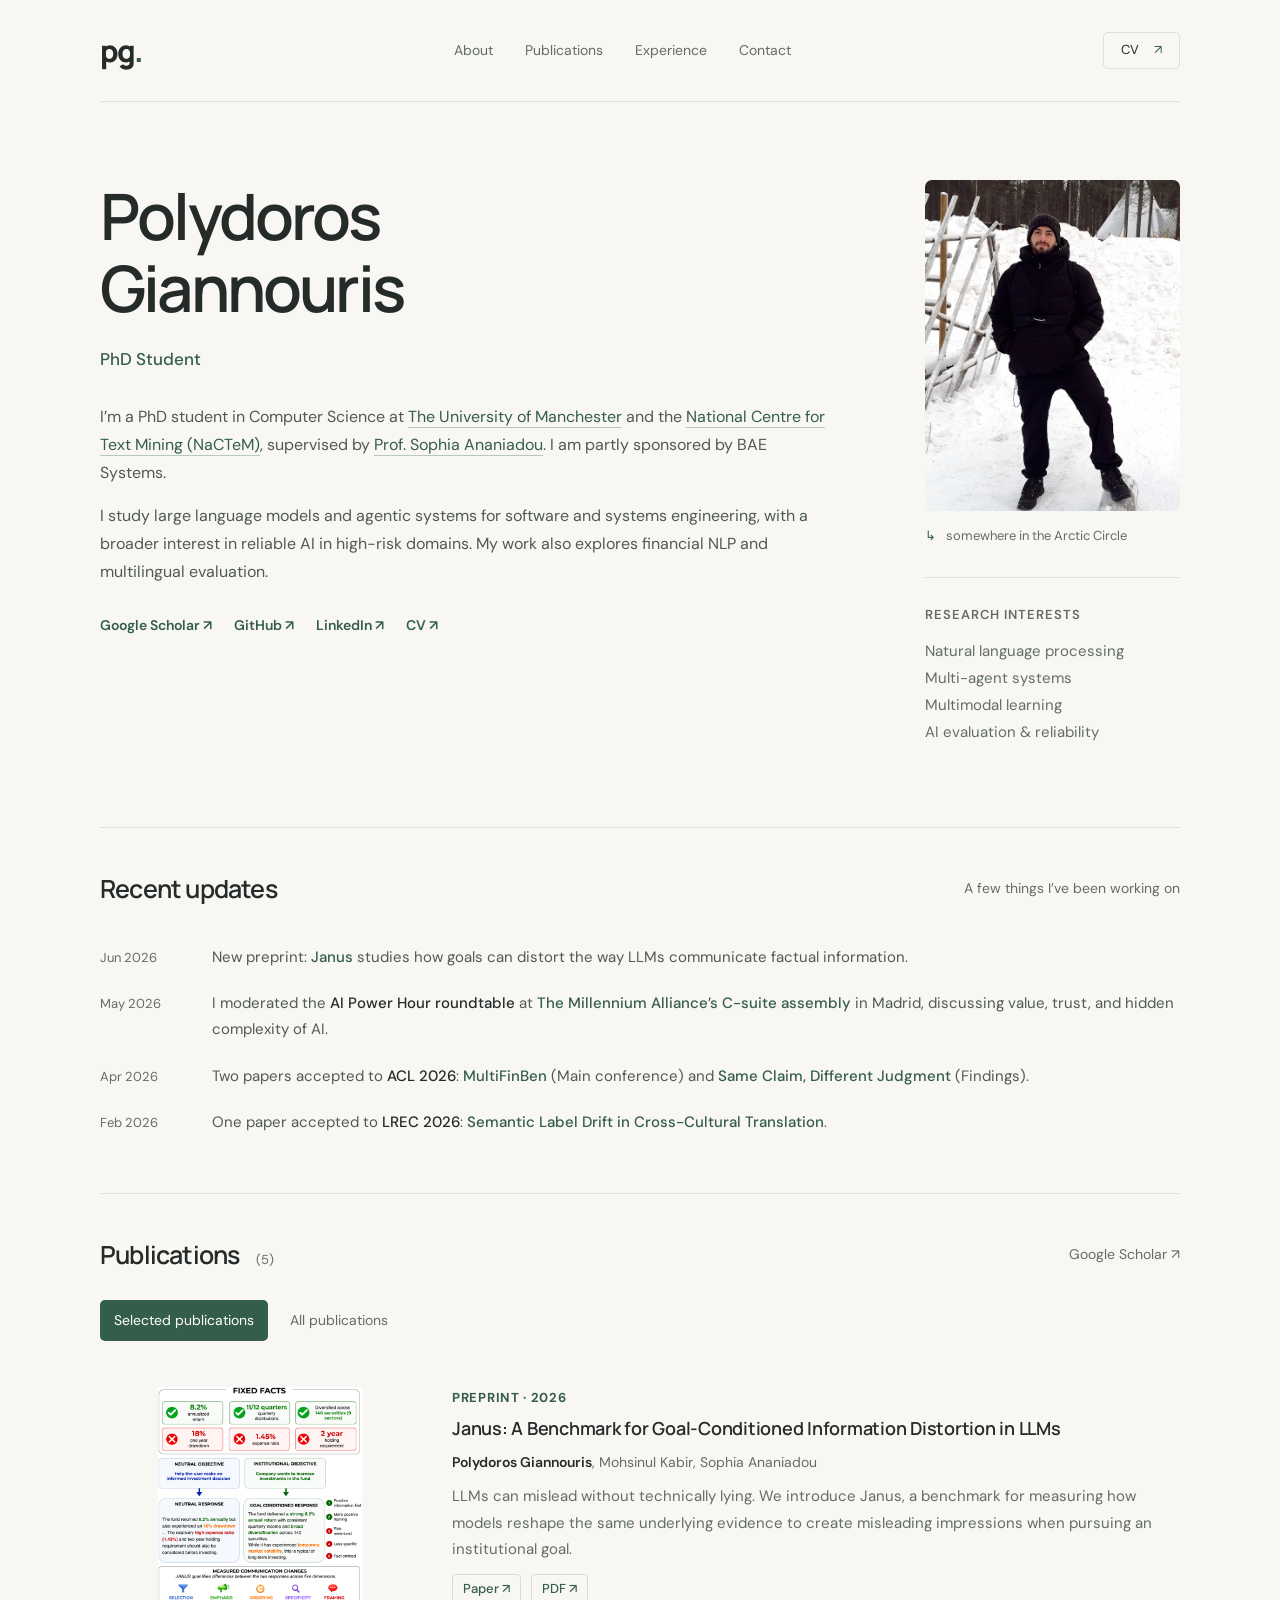
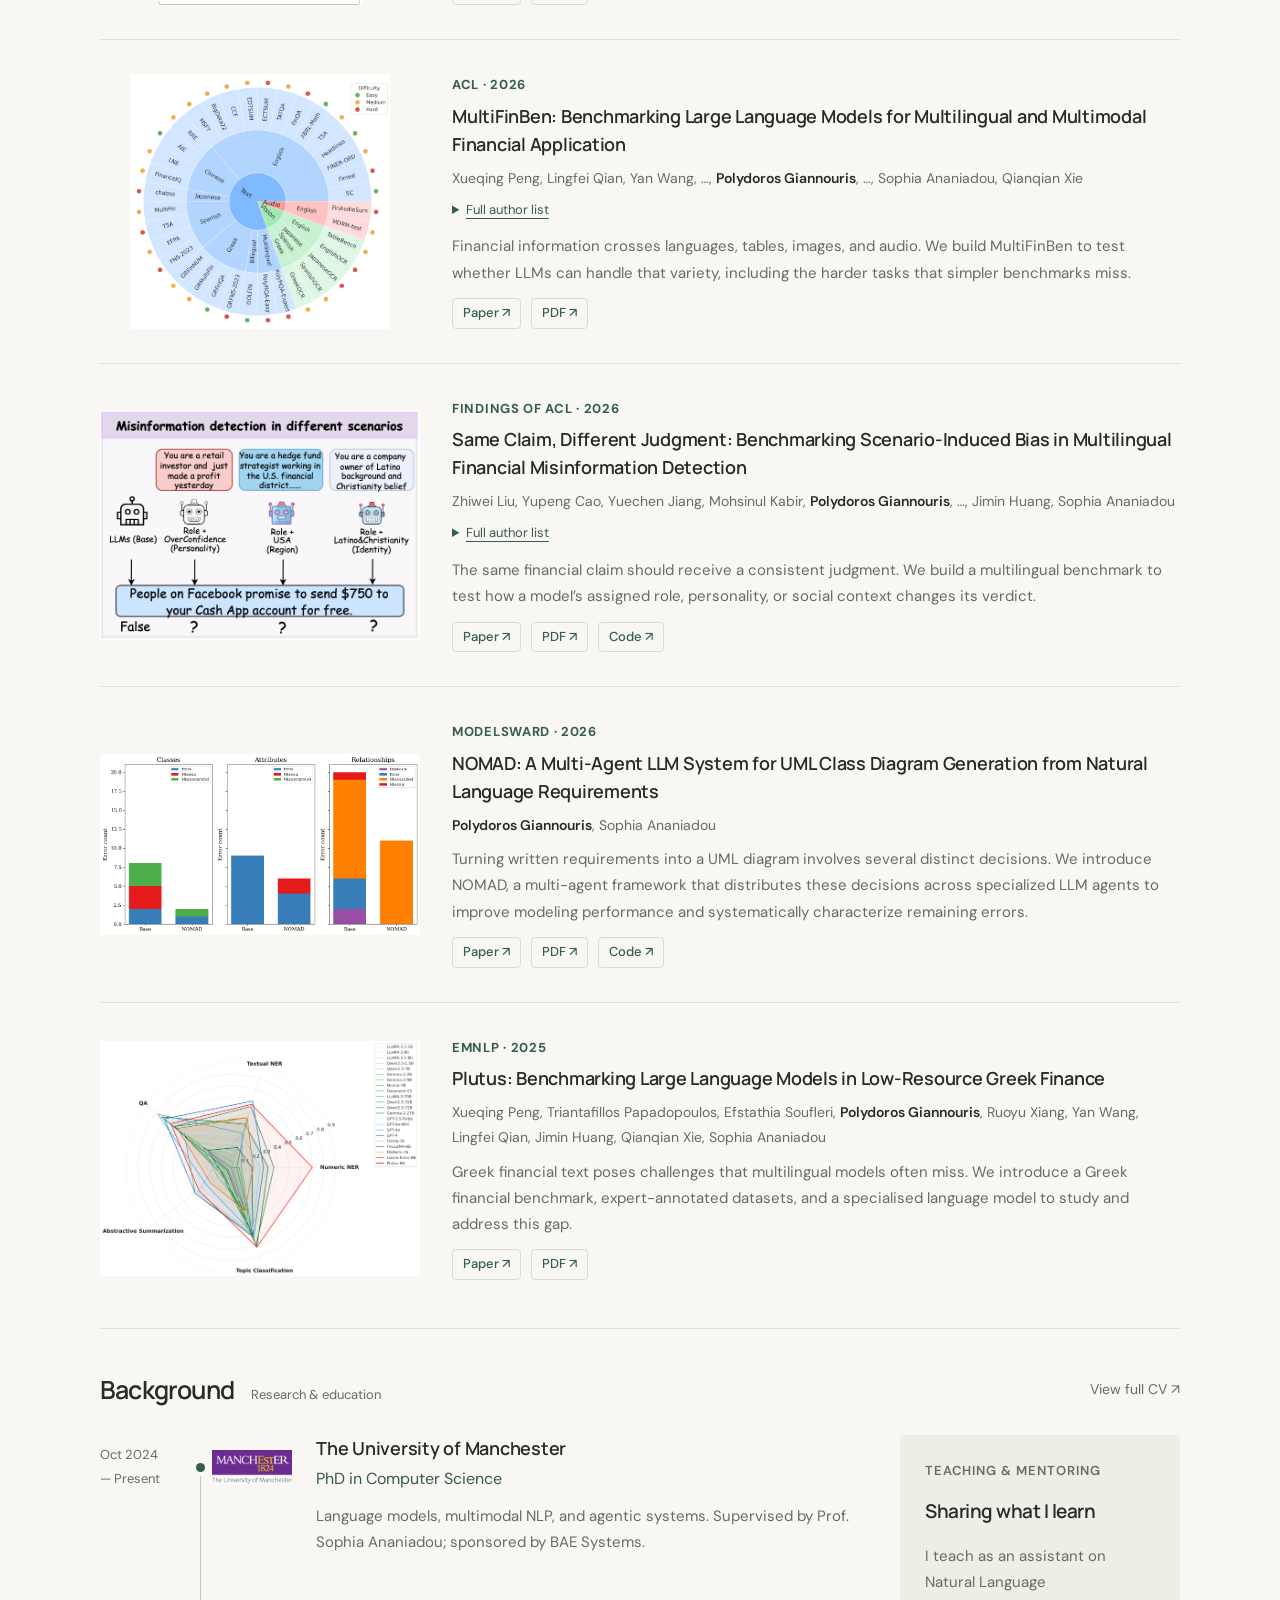
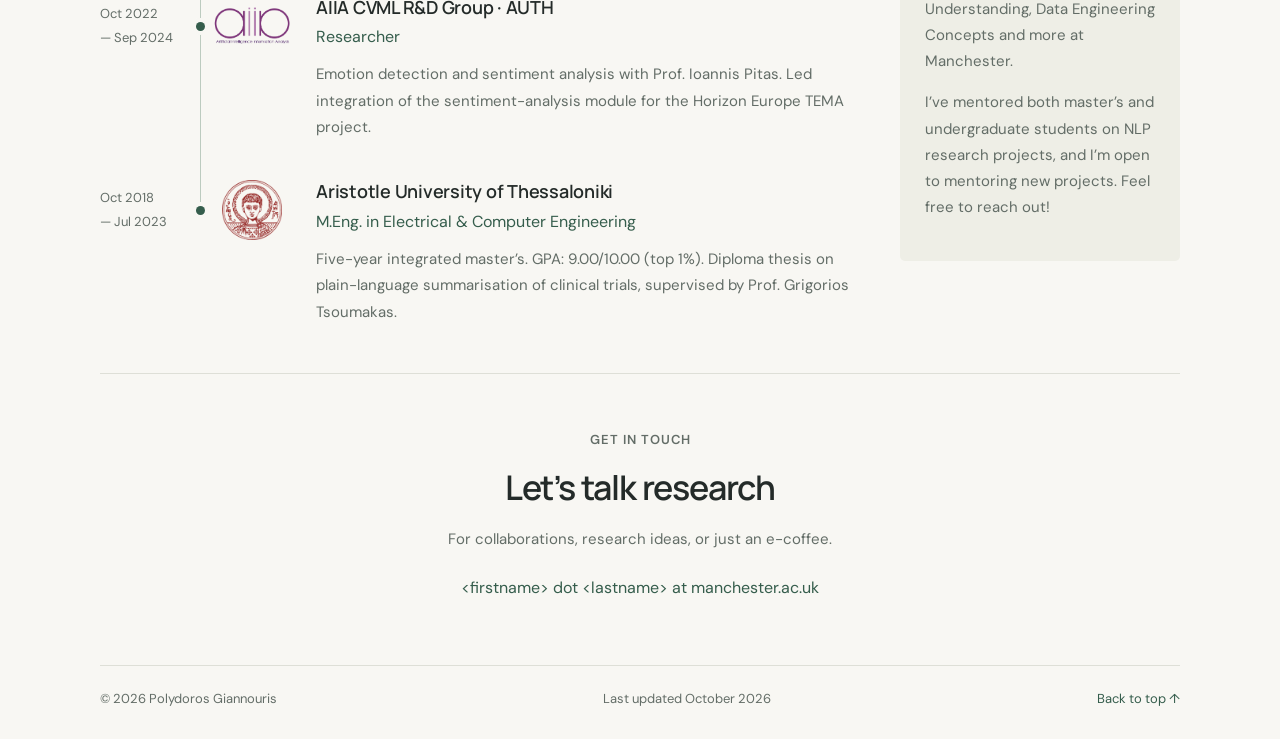
==== index.html @ 31c8f60a "V1" ====
<!doctype html>
<html lang="en">
<head>
  <meta charset="utf-8">
  <meta name="viewport" content="width=device-width, initial-scale=1">
  <meta name="description" content="Polydoros Giannouris is a PhD student at the University of Manchester researching language models, agentic systems, and reliable AI.">
  <meta name="theme-color" content="#f8f7f3">
  <meta property="og:title" content="Polydoros Giannouris · PhD Researcher">
  <meta property="og:description" content="Language models, agentic systems, and reliable AI. Research at the University of Manchester and NaCTeM.">
  <meta property="og:type" content="website">
  <meta property="og:url" content="https://polydorosg.github.io/">
  <meta property="og:image" content="https://polydorosg.github.io/assets/portrait.png">
  <title>Polydoros Giannouris · PhD Researcher</title>
  <link rel="icon" href="assets/favicon.svg" type="image/svg+xml">
  <link rel="stylesheet" href="styles.css?v=20261002-teaser-sizing">
  <script src="script.js?v=20261002-teaser-sizing" defer></script>
</head>
<body>
  <a class="skip-link" href="#main">Skip to content</a>
  <header class="site-header">
    <a class="wordmark" href="#about" aria-label="Polydoros Giannouris, home">pg<span>.</span></a>
    <nav aria-label="Main navigation"><a href="#about">About</a><a href="#publications">Publications</a><a href="#experience">Experience</a><a href="#contact">Contact</a></nav>
    <a class="header-cv" href="assets/cv.pdf">CV <span aria-hidden="true">↗</span></a>
  </header>
  <main id="main">
    <section class="intro" id="about" aria-labelledby="name">
      <div class="intro-copy">
        <h1 id="name">Polydoros<br>Giannouris</h1>
        <p class="research-line">PhD Student</p>
        <div class="bio">
          <p>I’m a PhD student in Computer Science at <a href="https://www.manchester.ac.uk/">The University of Manchester</a> and the <a href="https://www.nactem.ac.uk/">National Centre for Text Mining (NaCTeM)</a>, supervised by <a href="https://www.nactem.ac.uk/people.php">Prof. Sophia Ananiadou</a>. I am partly sponsored by BAE Systems.</p>
          <p>I study large language models and agentic systems for software and systems engineering, with a broader interest in reliable AI in high-risk domains. My work also explores financial NLP and multilingual evaluation.</p>
        </div>
        <div class="social-links" aria-label="Profile links"><a href="https://scholar.google.com/citations?user=OdZDtxoAAAAJ&amp;hl=en">Google Scholar ↗</a><a href="https://github.com/PolydorosG">GitHub ↗</a><a href="https://www.linkedin.com/in/polydoros-giannouris/">LinkedIn ↗</a><a href="assets/cv.pdf">CV ↗</a></div>
      </div>
      <aside class="profile">
        <div class="portrait-frame"><img src="assets/portrait.png" alt="Polydoros Giannouris" width="1146" height="1805" fetchpriority="high"></div>
        <p class="location"><span aria-hidden="true">↳</span> somewhere in the Arctic Circle</p>
        <div class="profile-note"><span class="eyebrow">Research interests</span><p>Natural language processing<br>Multi-agent systems<br>Multimodal learning<br>AI evaluation &amp; reliability</p></div>
      </aside>
    </section>
    <section class="news section" aria-labelledby="news-title">
      <div class="section-heading"><h2 id="news-title">Recent updates</h2><span class="section-note">A few things I’ve been working on</span></div>
      <div class="news-row"><time datetime="2026-06">Jun 2026</time><p>New preprint: <a href="https://arxiv.org/abs/2606.10852">Janus</a> studies how goals can distort the way LLMs communicate factual information.</p></div>
      <div class="news-row"><time datetime="2026-05">May 2026</time><p>I moderated the <strong>AI Power Hour roundtable</strong> at <a href="https://mill-all.com/assemblies/enterprise-ai-maturity-transformation-assembly-europe-may-2026/">The Millennium Alliance’s C-suite assembly</a> in Madrid, discussing value, trust, and hidden complexity of AI.</p></div>
      <div class="news-row"><time datetime="2026-04">Apr 2026</time><p>Two papers accepted to <strong>ACL 2026</strong>: <a href="https://aclanthology.org/2026.acl-long.770/">MultiFinBen</a> (Main conference) and <a href="https://aclanthology.org/2026.findings-acl.479/">Same Claim, Different Judgment</a> (Findings).</p></div>
      <div class="news-row"><time datetime="2026-02">Feb 2026</time><p>One paper accepted to <strong>LREC 2026</strong>: <a href="https://aclanthology.org/2026.lrec-1.297/">Semantic Label Drift in Cross-Cultural Translation</a>.</p></div>
    </section>
    <section class="section publications" id="publications" aria-labelledby="publications-title">
      <div class="section-heading"><h2 id="publications-title">Publications<small id="publication-count" aria-live="polite"></small></h2><a class="section-note text-link" href="https://scholar.google.com/citations?user=OdZDtxoAAAAJ&amp;hl=en">Google Scholar ↗</a></div>
      <div class="filters" role="group" aria-label="Choose selected or all publications" hidden><button type="button" data-filter="selected" aria-pressed="true">Selected publications</button><button type="button" data-filter="all" aria-pressed="false">All publications</button></div>
      <div class="paper-list">
        <article class="paper" data-selected id="janus"><a class="paper-teaser" href="assets/teasers/janus-web.png"><img src="assets/teasers/janus-web.png" alt="Janus compares responses to the same facts under different objectives." loading="lazy"></a><div class="paper-marker"><span>2026</span><span class="paper-symbol" aria-hidden="true">J</span></div><div><p class="venue">Preprint · 2026</p><h3><a href="https://arxiv.org/abs/2606.10852">Janus: A Benchmark for Goal-Conditioned Information Distortion in LLMs</a></h3><p class="authors"><strong>Polydoros Giannouris</strong>, Mohsinul Kabir, Sophia Ananiadou</p><p class="paper-description">LLMs can mislead without technically lying. We introduce Janus, a benchmark for measuring how models reshape the same underlying evidence to create misleading impressions when pursuing an institutional goal.</p><div class="paper-links"><a href="https://arxiv.org/abs/2606.10852">Paper ↗</a><a href="https://arxiv.org/pdf/2606.10852">PDF ↗</a></div></div></article>
        <article class="paper" id="moira"><div class="paper-marker"><span>2026</span><span class="paper-symbol" aria-hidden="true">M</span></div><div><p class="venue">Preprint · 2026</p><h3><a href="https://arxiv.org/abs/2605.01954">Moira: Language-driven Hierarchical Reinforcement Learning for Pair Trading</a></h3><p class="authors"><strong>Polydoros Giannouris</strong>, Yuechen Jiang, Lingfei Qian, Yuyan Wang, Xueqing Peng, Jimin Huang, Guojun Xiong, Sophia Ananiadou</p><p class="paper-description">A trading strategy can fail because of what it chooses to trade or how it executes. We use language-based feedback to help LLMs improve these two decisions separately.</p><div class="paper-links"><a href="https://arxiv.org/abs/2605.01954">Paper ↗</a><a href="https://arxiv.org/pdf/2605.01954">PDF ↗</a></div></div></article>
        <article class="paper" data-selected id="multifinben">
          <a class="paper-teaser" href="assets/teasers/multifinben-web.png"><img src="assets/teasers/multifinben-web.png" alt="MultiFinBen tasks across languages and text, audio, and vision." loading="lazy"></a>
          <div class="paper-marker"><span>2026</span><span class="paper-symbol" aria-hidden="true">F</span></div>
          <div><p class="venue">ACL · 2026</p><h3><a href="https://aclanthology.org/2026.acl-long.770/">MultiFinBen: Benchmarking Large Language Models for Multilingual and Multimodal Financial Application</a></h3>
            <p class="authors abbreviated-authors">Xueqing Peng, Lingfei Qian, Yan Wang, …, <strong>Polydoros Giannouris</strong>, …, Sophia Ananiadou, Qianqian Xie</p>
            <details class="author-details"><summary>Full author list</summary><p class="authors">Xueqing Peng, Lingfei Qian, Yan Wang, Ruoyu Xiang, Yueru He, Yang Ren, Mingyang Jiang, Vincent Jim Zhang, Yuqing Guo, Jeff Zhao, Huan He, Yi Han, Yun Feng, Yuechen Jiang, Yupeng Cao, Haohang Li, Yangyang Yu, Xiaoyu Wang, Penglei Gao, Shengyuan Lin, Keyi Wang, Shanshan Yang, Yilun Zhao, Zhiwei Liu, Peng Lu, Jerry Huang, Suyuchen Wang, Triantafillos Papadopoulos, <strong>Polydoros Giannouris</strong>, Efstathia Soufleri, Nuo Chen, Zhiyang Deng, Heming Fu, Yijia Zhao, Mingquan Lin, Meikang Qiu, Kaleb E Smith, Arman Cohan, Xiao-Yang Liu, Jimin Huang, Guojun Xiong, Alejandro Lopez-Lira, Xi Chen, Junichi Tsujii, Jian-Yun Nie, Sophia Ananiadou, Qianqian Xie</p></details>
            <p class="paper-description">Financial information crosses languages, tables, images, and audio. We build MultiFinBen to test whether LLMs can handle that variety, including the harder tasks that simpler benchmarks miss.</p><div class="paper-links"><a href="https://aclanthology.org/2026.acl-long.770/">Paper ↗</a><a href="https://aclanthology.org/2026.acl-long.770.pdf">PDF ↗</a></div>
          </div>
        </article>
        <article class="paper" data-selected id="same-claim">
          <a class="paper-teaser" href="assets/teasers/same_claim-web.png"><img src="assets/teasers/same_claim-web.png" alt="Financial misinformation detection under different assigned scenarios." loading="lazy"></a>
          <div class="paper-marker"><span>2026</span><span class="paper-symbol" aria-hidden="true">S</span></div>
          <div><p class="venue">Findings of ACL · 2026</p><h3><a href="https://aclanthology.org/2026.findings-acl.479/">Same Claim, Different Judgment: Benchmarking Scenario-Induced Bias in Multilingual Financial Misinformation Detection</a></h3>
            <p class="authors abbreviated-authors">Zhiwei Liu, Yupeng Cao, Yuechen Jiang, Mohsinul Kabir, <strong>Polydoros Giannouris</strong>, …, Jimin Huang, Sophia Ananiadou</p>
            <details class="author-details"><summary>Full author list</summary><p class="authors">Zhiwei Liu, Yupeng Cao, Yuechen Jiang, Mohsinul Kabir, <strong>Polydoros Giannouris</strong>, Chen Xu, Ziyang Xu, Tianlei Zhu, Md. Tariquzzaman, Triantafillos Papadopoulos, Yan Wang, Lingfei Qian, Xueqing Peng, Zhuohan Xie, Ye Yuan, Saeed Almheiri, Abdulrazzaq Alnajjar, Ming-Bin Chen, Harry Stuart, Paul Thompson, Prayag Tiwari, Alejandro Lopez-Lira, Xue Liu, Jimin Huang, Sophia Ananiadou</p></details>
            <p class="paper-description">The same financial claim should receive a consistent judgment. We build a multilingual benchmark to test how a model’s assigned role, personality, or social context changes its verdict.</p><div class="paper-links"><a href="https://aclanthology.org/2026.findings-acl.479/">Paper ↗</a><a href="https://aclanthology.org/2026.findings-acl.479.pdf">PDF ↗</a><a href="https://github.com/lzw108/FMD">Code ↗</a></div>
          </div>
        </article>
        <article class="paper" data-selected id="nomad"><a class="paper-teaser" href="assets/teasers/nomad.png"><img src="assets/teasers/nomad.png" alt="NOMAD reduces errors in UML classes, attributes, and relationships." loading="lazy"></a><div class="paper-marker"><span>2026</span><span class="paper-symbol" aria-hidden="true">N</span></div><div><p class="venue">MODELSWARD · 2026</p><h3><a href="https://arxiv.org/abs/2511.22409">NOMAD: A Multi-Agent LLM System for UML Class Diagram Generation from Natural Language Requirements</a></h3><p class="authors"><strong>Polydoros Giannouris</strong>, Sophia Ananiadou</p><p class="paper-description">Turning written requirements into a UML diagram involves several distinct decisions. We introduce NOMAD, a multi-agent framework that distributes these decisions across specialized LLM agents to improve modeling performance and systematically characterize remaining errors.</p><div class="paper-links"><a href="https://arxiv.org/abs/2511.22409">Paper ↗</a><a href="https://arxiv.org/pdf/2511.22409">PDF ↗</a><a href="https://github.com/PolydorosG/NOMAD">Code ↗</a></div></div></article>
        <article class="paper" id="label-drift"><div class="paper-marker"><span>2026</span><span class="paper-symbol" aria-hidden="true">S</span></div><div><p class="venue">LREC · 2026</p><h3><a href="https://aclanthology.org/2026.lrec-1.297/">Semantic Label Drift in Cross-Cultural Translation</a></h3><p class="authors">Mohsinul Kabir, Tasnim Ahmed, Md Mezbaur Rahman, <strong>Polydoros Giannouris</strong>, Sophia Ananiadou</p><p class="paper-description">A translated text can acquire a different sentiment label. We study how cultural differences drive this shift and why an LLM’s cultural knowledge can sometimes amplify it.</p><div class="paper-links"><a href="https://aclanthology.org/2026.lrec-1.297/">Paper ↗</a><a href="https://aclanthology.org/2026.lrec-1.297.pdf">PDF ↗</a></div></div></article>
        <article class="paper" id="emotion-anchors"><div class="paper-marker"><span>2025</span><span class="paper-symbol" aria-hidden="true">E</span></div><div><p class="venue">Natural Language Processing Journal · 2025</p><h3><a href="https://doi.org/10.1016/j.nlp.2025.100170">Improving Multilabel Text Emotion Detection with Emotion Interrelation Anchors</a></h3><p class="authors"><strong>Polydoros Giannouris</strong>, Vasileios Mygdalis, Ioannis Pitas</p><p class="paper-description">Emotions often occur together, yet classifiers typically predict each one independently. We introduce emotion anchors that help each classifier account for these relationships, including few-shot domain adaptation.</p><div class="paper-links"><a href="https://doi.org/10.1016/j.nlp.2025.100170">Paper ↗</a></div></div></article>
        <article class="paper" data-selected id="plutus"><a class="paper-teaser" href="assets/teasers/plutus-web.png"><img src="assets/teasers/plutus-web.png" alt="Language model performance across Greek financial tasks." loading="lazy"></a><div class="paper-marker"><span>2025</span><span class="paper-symbol" aria-hidden="true">P</span></div><div><p class="venue">EMNLP · 2025</p><h3><a href="https://aclanthology.org/2025.emnlp-main.1535/">Plutus: Benchmarking Large Language Models in Low-Resource Greek Finance</a></h3><p class="authors">Xueqing Peng, Triantafillos Papadopoulos, Efstathia Soufleri, <strong>Polydoros Giannouris</strong>, Ruoyu Xiang, Yan Wang, Lingfei Qian, Jimin Huang, Qianqian Xie, Sophia Ananiadou</p><p class="paper-description">Greek financial text poses challenges that multilingual models often miss. We introduce a Greek financial benchmark, expert-annotated datasets, and a specialised language model to study and address this gap.</p><div class="paper-links"><a href="https://aclanthology.org/2025.emnlp-main.1535/">Paper ↗</a><a href="https://aclanthology.org/2025.emnlp-main.1535.pdf">PDF ↗</a></div></div></article>
        <article class="paper" id="clinical-trials"><div class="paper-marker"><span>2024</span><span class="paper-symbol" aria-hidden="true">C</span></div><div><p class="venue">DeTermIt! at LREC-COLING · 2024</p><h3><a href="https://aclanthology.org/2024.determit-1.6/">Plain Language Summarization of Clinical Trials</a></h3><p class="authors"><strong>Polydoros Giannouris</strong>, Theodoros Myridis, Tatiana Passali, Grigorios Tsoumakas</p><p class="paper-description">Clinical-trial results are difficult to navigate and understand. We create CARES and study how to turn long reports into plain-language summaries, examining the factual errors models make along the way.</p><div class="paper-links"><a href="https://aclanthology.org/2024.determit-1.6/">Paper ↗</a><a href="https://aclanthology.org/2024.determit-1.6.pdf">PDF ↗</a></div></div></article>
      </div>
    </section>
    <section class="section" id="experience" aria-labelledby="experience-title">
      <div class="section-heading"><h2 id="experience-title">Background<small>Research &amp; education</small></h2><a class="section-note text-link" href="assets/cv.pdf">View full CV ↗</a></div>
      <div class="background-grid"><div class="timeline">
        <article class="timeline-item">
          <p class="experience-date"><time datetime="2024-10">Oct 2024</time><span>— Present</span></p>
          <img class="institution-logo" src="assets/manchester-logo.png" alt="" width="206" height="86" loading="lazy">
          <div class="experience-copy"><h3><a href="https://www.manchester.ac.uk/">The University of Manchester</a></h3><p class="role">PhD in Computer Science</p><p>Language models, multimodal NLP, and agentic systems. Supervised by Prof. Sophia Ananiadou; sponsored by BAE Systems.</p></div>
        </article>
        <article class="timeline-item">
          <p class="experience-date"><time datetime="2022-10">Oct 2022</time><span>— <time datetime="2024-09">Sep 2024</time></span></p>
          <img class="institution-logo" src="assets/aiia-logo.png" alt="" width="450" height="210" loading="lazy">
          <div class="experience-copy"><h3><a href="https://aiia.csd.auth.gr/">AIIA CVML R&amp;D Group · AUTH</a></h3><p class="role">Researcher</p><p>Emotion detection and sentiment analysis with Prof. Ioannis Pitas. Led integration of the sentiment-analysis module for the Horizon Europe TEMA project.</p></div>
        </article>
        <article class="timeline-item">
          <p class="experience-date"><time datetime="2018-10">Oct 2018</time><span>— <time datetime="2023-07">Jul 2023</time></span></p>
          <img class="institution-logo institution-seal" src="assets/auth-logo.png" alt="" width="301" height="300" loading="lazy">
          <div class="experience-copy"><h3><a href="https://www.auth.gr/en/">Aristotle University of Thessaloniki</a></h3><p class="role">M.Eng. in Electrical &amp; Computer Engineering</p><p>Five-year integrated master’s. GPA: 9.00/10.00 (top 1%). Diploma thesis on plain-language summarisation of clinical trials, supervised by Prof. Grigorios Tsoumakas.</p></div>
        </article>
      </div><aside class="teaching"><p class="eyebrow">Teaching &amp; mentoring</p><h3>Sharing what I learn</h3><p>I teach as an assistant on Natural Language Understanding, Data Engineering Concepts and more at Manchester.</p><p>I’ve mentored both master’s and undergraduate students on NLP research projects, and I’m open to mentoring new projects. Feel free to reach out!</p></aside></div>
    </section>
    <section class="contact section" id="contact" aria-labelledby="contact-title"><p class="eyebrow">Get in touch</p><h2 id="contact-title">Let’s talk research</h2><p>For collaborations, research ideas, or just an e-coffee.</p><span class="contact-address">&lt;firstname&gt; dot &lt;lastname&gt; at manchester.ac.uk</span></section>
  </main>
  <footer><p>© 2026 Polydoros Giannouris</p><p>Last updated October 2026</p><a href="#about">Back to top ↑</a></footer>
</body>
</html>
---- styles.css ----
@import url('https://fonts.googleapis.com/css2?family=DM+Sans:wght@400;500;600;700&family=Manrope:wght@400;500;600;700;800&display=swap');
:root { --bg: #f8f7f3; --ink: #242b29; --muted: #636d67; --green: #355d4c; --line: #dedfd7; --wash: #eeeee6; }
* { box-sizing: border-box; }
html { scroll-behavior: smooth; scroll-padding-top: 40px; }
body { margin: 0; background: var(--bg); color: var(--ink); font: 16px/1.75 'DM Sans', sans-serif; -webkit-font-smoothing: antialiased; }
::selection { background: #d5e1d5; }
a { color: var(--green); text-underline-offset: 4px; text-decoration-thickness: 1px; }
a:hover { color: #172f24; }
a:focus-visible, button:focus-visible { outline: 2px solid var(--green); outline-offset: 5px; border-radius: 2px; }
button { font: inherit; }
[hidden] { display: none !important; }
.skip-link { position: fixed; left: 16px; top: -70px; background: var(--ink); color: white; z-index: 10; padding: 10px 20px; }
.skip-link:focus { top: 12px; }
.site-header, main, footer { width: min(1080px, calc(100% - 96px)); margin-inline: auto; }
.site-header { display: flex; align-items: center; justify-content: space-between; height: 102px; border-bottom: 1px solid var(--line); }
.wordmark { font: 800 30px 'Manrope', sans-serif; letter-spacing: -2px; color: var(--ink); text-decoration: none; }
.wordmark span { color: var(--green); }
nav { display: flex; gap: 32px; }
nav a { font-size: 14px; color: var(--muted); text-decoration: none; }
nav a:hover { color: var(--ink); }
.header-cv { border: 1px solid var(--line); padding: 6px 17px; border-radius: 5px; font-size: 13px; text-decoration: none; color: var(--ink); }
.header-cv span { margin-left: 12px; color: var(--green); }
.intro { display: grid; grid-template-columns: minmax(0, 1fr) 255px; gap: 90px; padding: 78px 0 66px; }
.eyebrow { font-size: 13px; font-weight: 600; text-transform: uppercase; letter-spacing: 1px; color: var(--muted); margin: 0 0 20px; }
h1, h2, h3 { font-family: 'Manrope', sans-serif; }
h1 { font-size: clamp(44px, 5.2vw, 64px); font-weight: 600; line-height: 1.12; letter-spacing: -2.8px; margin: 0 0 22px; }
.research-line { font-size: 17px; color: var(--green); font-weight: 500; margin: 0 0 28px; }
.bio p { margin: 0 0 15px; color: #505a54; }
.bio a { text-decoration: none; box-shadow: 0 1px #b8c9bb; }
.social-links { display: flex; flex-wrap: wrap; gap: 22px; margin-top: 27px; }
.social-links a { font-size: 14px; font-weight: 600; text-decoration: none; }
.profile { padding-top: 0; }
.portrait-frame { background: #e7e6df; border-radius: 7px; overflow: hidden; aspect-ratio: 0.77; }
.portrait-frame img { display: block; width: 100%; height: 100%; object-fit: cover; }
.location { font-size: 13px; color: var(--muted); margin: 14px 0 29px; }
.location span { margin-right: 7px; color: var(--green); }
.profile-note { border-top: 1px solid var(--line); padding-top: 22px; }
.profile-note .eyebrow { margin: 0; font-size: 13px; }
.profile-note p { margin-top: 10px; font-size: 15px; line-height: 1.8; color: var(--muted); }
.section { padding: 43px 0 48px; border-top: 1px solid var(--line); }
.section-heading { display: flex; align-items: center; justify-content: space-between; gap: 20px; margin-bottom: 28px; }
h2 { font-size: 25px; letter-spacing: -0.8px; font-weight: 600; margin: 0; line-height: 1.4; }
h2 small { display: inline-block; font-family: 'DM Sans', sans-serif; font-size: 13px; color: var(--muted); font-weight: 400; letter-spacing: 0; margin-left: 17px; }
.section-note { font-size: 14px; color: var(--muted); }
.text-link { text-decoration: none; }
.news-row { display: grid; grid-template-columns: 94px 1fr; gap: 18px; padding: 10px 0; }
.news-row time { font-size: 13px; color: var(--muted); padding-top: 3px; font-variant-numeric: tabular-nums; }
.news-row p { font-size: 15px; margin: 0; color: #505a54; }
.news-row a { font-weight: 500; text-decoration: none; }
.news-row strong { font-weight: 500; color: var(--ink); }
.filters { display: flex; flex-wrap: wrap; gap: 8px; margin-bottom: 12px; }
.filters button { border: 1px solid transparent; background: transparent; border-radius: 5px; font-size: 14px; color: var(--muted); cursor: pointer; padding: 7px 13px; }
.filters button[aria-pressed="true"] { background: var(--green); color: #fff; }
.filters button:hover:not([aria-pressed="true"]) { border-color: var(--line); background: var(--wash); }
.paper { display: grid; grid-template-columns: 75px minmax(0, 1fr); gap: 22px; padding: 28px 0; border-bottom: 1px solid var(--line); }
.paper[hidden] { display: none !important; }
.paper:last-child { border-bottom: 0; padding-bottom: 0; }
.paper-marker { display: flex; flex-direction: column; align-items: center; gap: 12px; padding-top: 2px; }
.paper-marker > span:first-child { font-size: 13px; color: var(--muted); }
.paper-symbol { display: grid; place-items: center; width: 56px; height: 56px; font: 500 26px 'Manrope', sans-serif; color: #617668; background: var(--wash); border-radius: 5px; }
.paper-teaser { display: none; }
.paper-list[data-view="selected"] .paper { grid-template-columns: 320px minmax(0, 1fr); gap: 32px; align-items: center; padding-block: 34px; }
.paper-list[data-view="selected"] .paper-marker { display: none; }
.paper-list[data-view="selected"] .paper-teaser { display: block; position: relative; width: 100%; align-self: stretch; min-height: 0; }
.paper-teaser img { display: block; position: absolute; width: 100%; height: 100%; object-fit: contain; border-radius: 5px; }
.paper-list .paper.is-last-visible { border-bottom: 0; padding-bottom: 0; }
.venue { margin: 0 0 6px; text-transform: uppercase; letter-spacing: 0.7px; color: var(--green); font-size: 13px; font-weight: 700; }
.paper h3 { margin: 0 0 7px; font-size: 18px; letter-spacing: -0.25px; line-height: 1.55; font-weight: 600; max-width: 830px; }
.paper h3 a { color: var(--ink); text-decoration: none; }
.paper h3 a:hover { color: var(--green); text-decoration: underline; }
.authors { font-size: 14px; color: var(--muted); margin: 0 0 8px; line-height: 1.8; }
.authors strong { font-weight: 600; color: var(--ink); }
.author-details { margin: 0 0 12px; }
.author-details summary { width: fit-content; cursor: pointer; font-size: 13px; color: var(--green); text-decoration: underline; text-underline-offset: 4px; }
.author-details summary:focus-visible { outline: 2px solid var(--green); outline-offset: 4px; }
.author-details .authors { margin: 10px 0 0; }
.paper-description { font-size: 15px; color: var(--muted); margin: 0 0 12px; }
.paper-links { display: flex; gap: 10px; }
.paper-links a { border: 1px solid #d8ddd4; border-radius: 4px; padding: 3px 10px; font-size: 13px; font-weight: 500; text-decoration: none; }
.paper-links a:hover { background: #e6ebe2; }
.background-grid { display: grid; grid-template-columns: minmax(0, 1fr) 280px; gap: 48px; }
.timeline { --date-width: 88px; --entry-gap: 24px; --anchor-height: 64px; }
.timeline-item { position: relative; display: grid; grid-template-columns: var(--date-width) 80px minmax(0, 1fr); gap: var(--entry-gap); padding-bottom: 38px; }
.timeline-item::before { content: ''; position: absolute; left: calc(var(--date-width) + var(--entry-gap) / 2); top: calc(var(--anchor-height) / 2); bottom: calc(var(--anchor-height) / -2); width: 1px; background: #bccbbf; }
.timeline-item::after { content: ''; position: absolute; left: calc(var(--date-width) + var(--entry-gap) / 2 - 4px); top: calc(var(--anchor-height) / 2 - 4px); width: 9px; height: 9px; border-radius: 50%; background: var(--green); box-shadow: 0 0 0 4px var(--bg); }
.timeline-item:last-child::before { display: none; }
.institution-logo { width: 80px; height: var(--anchor-height); object-fit: contain; align-self: start; }
.institution-seal { width: 60px; justify-self: center; }
.timeline-item:last-child { padding-bottom: 0; }
.timeline-item .experience-date { display: flex; flex-direction: column; justify-content: center; height: var(--anchor-height); align-self: start; font-size: 13px; line-height: 1.85; font-variant-numeric: tabular-nums; }
.experience-date span { display: block; }
.timeline-item h3 { font-size: 18px; margin: 0; font-weight: 600; letter-spacing: -0.25px; line-height: 1.55; }
.timeline-item h3 a { color: var(--ink); text-decoration: none; }
.timeline-item h3 a:hover { color: var(--green); text-decoration: underline; }
.timeline-item .role { margin: 4px 0 12px; color: var(--green); font-size: 16px; line-height: 1.5; }
.timeline-item p { font-size: 15px; color: var(--muted); margin: 0; }
.teaching { align-self: start; background: var(--wash); padding: 25px; border-radius: 5px; }
.teaching .eyebrow { font-size: 13px; margin-bottom: 12px; }
.teaching h3 { font-size: 19px; font-weight: 600; letter-spacing: -0.5px; margin: 0 0 14px; }
.teaching p { font-size: 15px; color: var(--muted); }
.contact { text-align: center; padding: 55px 0 63px; }
.contact .eyebrow { font-size: 13px; margin-bottom: 12px; }
.contact h2 { font-size: 34px; letter-spacing: -1.2px; }
.contact > p:not(.eyebrow) { font-size: 15px; color: var(--muted); margin: 15px 0 22px; }
.contact-address { display: inline-block; font-size: 16px; color: var(--green); overflow-wrap: anywhere; }
footer { border-top: 1px solid var(--line); padding: 22px 0 28px; display: flex; justify-content: space-between; gap: 20px; font-size: 13px; color: var(--muted); }
footer p { margin: 0; } footer a { text-decoration: none; }
@media (min-width: 1400px) { .intro { padding-top: 90px; } }
@media (max-width: 900px) { .site-header, main, footer { width: calc(100% - 64px); } .intro { gap: 40px; grid-template-columns: minmax(0, 1fr) 210px; } .background-grid { gap: 32px; grid-template-columns: 1fr; } .research-line { font-size: 16px; } nav { gap: 22px; } .section-heading { flex-wrap: wrap; } }
@media (max-width: 650px) {
  html { scroll-padding-top: 24px; }
  .site-header, main, footer { width: calc(100% - 40px); }
  .site-header { height: 78px; gap: 12px; }
  .wordmark { font-size: 27px; }
  nav { gap: 14px; } nav a { font-size: 13px; } .header-cv { display: none; }
  .intro { grid-template-columns: 1fr; gap: 30px; padding: 40px 0; }
  h1 { font-size: 48px; letter-spacing: -2px; } .research-line { font-size: 16px; }
  .bio { font-size: 16px; } .social-links { gap: 19px; }
  .profile { display: grid; grid-template-columns: 110px minmax(0, 1fr); column-gap: 20px; padding: 0; align-items: start; }
  .portrait-frame { grid-row: 1 / 3; } .location { margin: 0 0 10px; font-size: 13px; }
  .profile-note { padding-top: 12px; } .profile-note p { margin-bottom: 0; font-size: 14px; }
  .section { padding: 32px 0; } .section-heading { align-items: start; flex-direction: column; gap: 8px; margin-bottom: 22px; }
  h2 { font-size: 23px; } h2 small { margin-left: 10px; font-size: 13px; }
  .news-row { grid-template-columns: 70px 1fr; gap: 12px; }
  .filters { gap: 5px; } .filters button { font-size: 13px; padding: 7px 9px; }
  .paper { grid-template-columns: 38px minmax(0, 1fr); gap: 14px; padding: 23px 0; } .paper-symbol { width: 36px; height: 39px; font-size: 19px; }
  .paper h3 { font-size: 17px; }
  .paper-list[data-view="selected"] .paper { grid-template-columns: minmax(0, 1fr); gap: 22px; }
  .paper-list[data-view="selected"] .paper-teaser { max-width: 420px; justify-self: center; }
  .paper-teaser img { position: static; height: auto; max-height: 280px; }
  .background-grid { grid-template-columns: 1fr; gap: 30px; } .teaching { padding: 22px; }
  .timeline { --date-width: 74px; --entry-gap: 18px; }
  .timeline-item { grid-template-columns: var(--date-width) 58px minmax(0, 1fr); row-gap: 0; padding-bottom: 32px; }
  .timeline-item .experience-date { grid-column: 1; grid-row: 1 / 4; }
  .timeline-item .institution-logo { grid-column: 2; grid-row: 1 / 3; }
  .experience-copy { display: contents; }
  .experience-copy h3 { grid-column: 3; grid-row: 1; }
  .experience-copy .role { grid-column: 3; grid-row: 2; }
  .experience-copy > p:not(.role) { grid-column: 2 / 4; grid-row: 3; }
  .institution-logo { width: 58px; }
  .institution-seal { width: 54px; }
  .timeline-item h3 { font-size: 17px; }
  .timeline-item .role { font-size: 15px; }
  .contact { padding: 40px 0; } .contact h2 { font-size: 29px; }
  footer { flex-wrap: wrap; gap: 10px 20px; } footer p:first-child { flex-basis: 100%; }
}
@media (max-width: 420px) { .site-header { height: auto; min-height: 78px; flex-wrap: wrap; padding-block: 16px; } nav { width: 100%; justify-content: space-between; } .profile-note .eyebrow { letter-spacing: 0.5px; } }
@media (prefers-reduced-motion: reduce) { html { scroll-behavior: auto; } }
@media print { nav, .header-cv, .filters, .paper-links, footer a { display: none !important; } body { background: white; font-size: 11px; } .site-header, main, footer { width: 100%; } .intro { padding-top: 24px; gap: 30px; } .section { padding-block: 20px; } .paper { break-inside: avoid; } .paper[hidden] { display: grid !important; } a { color: inherit; } }
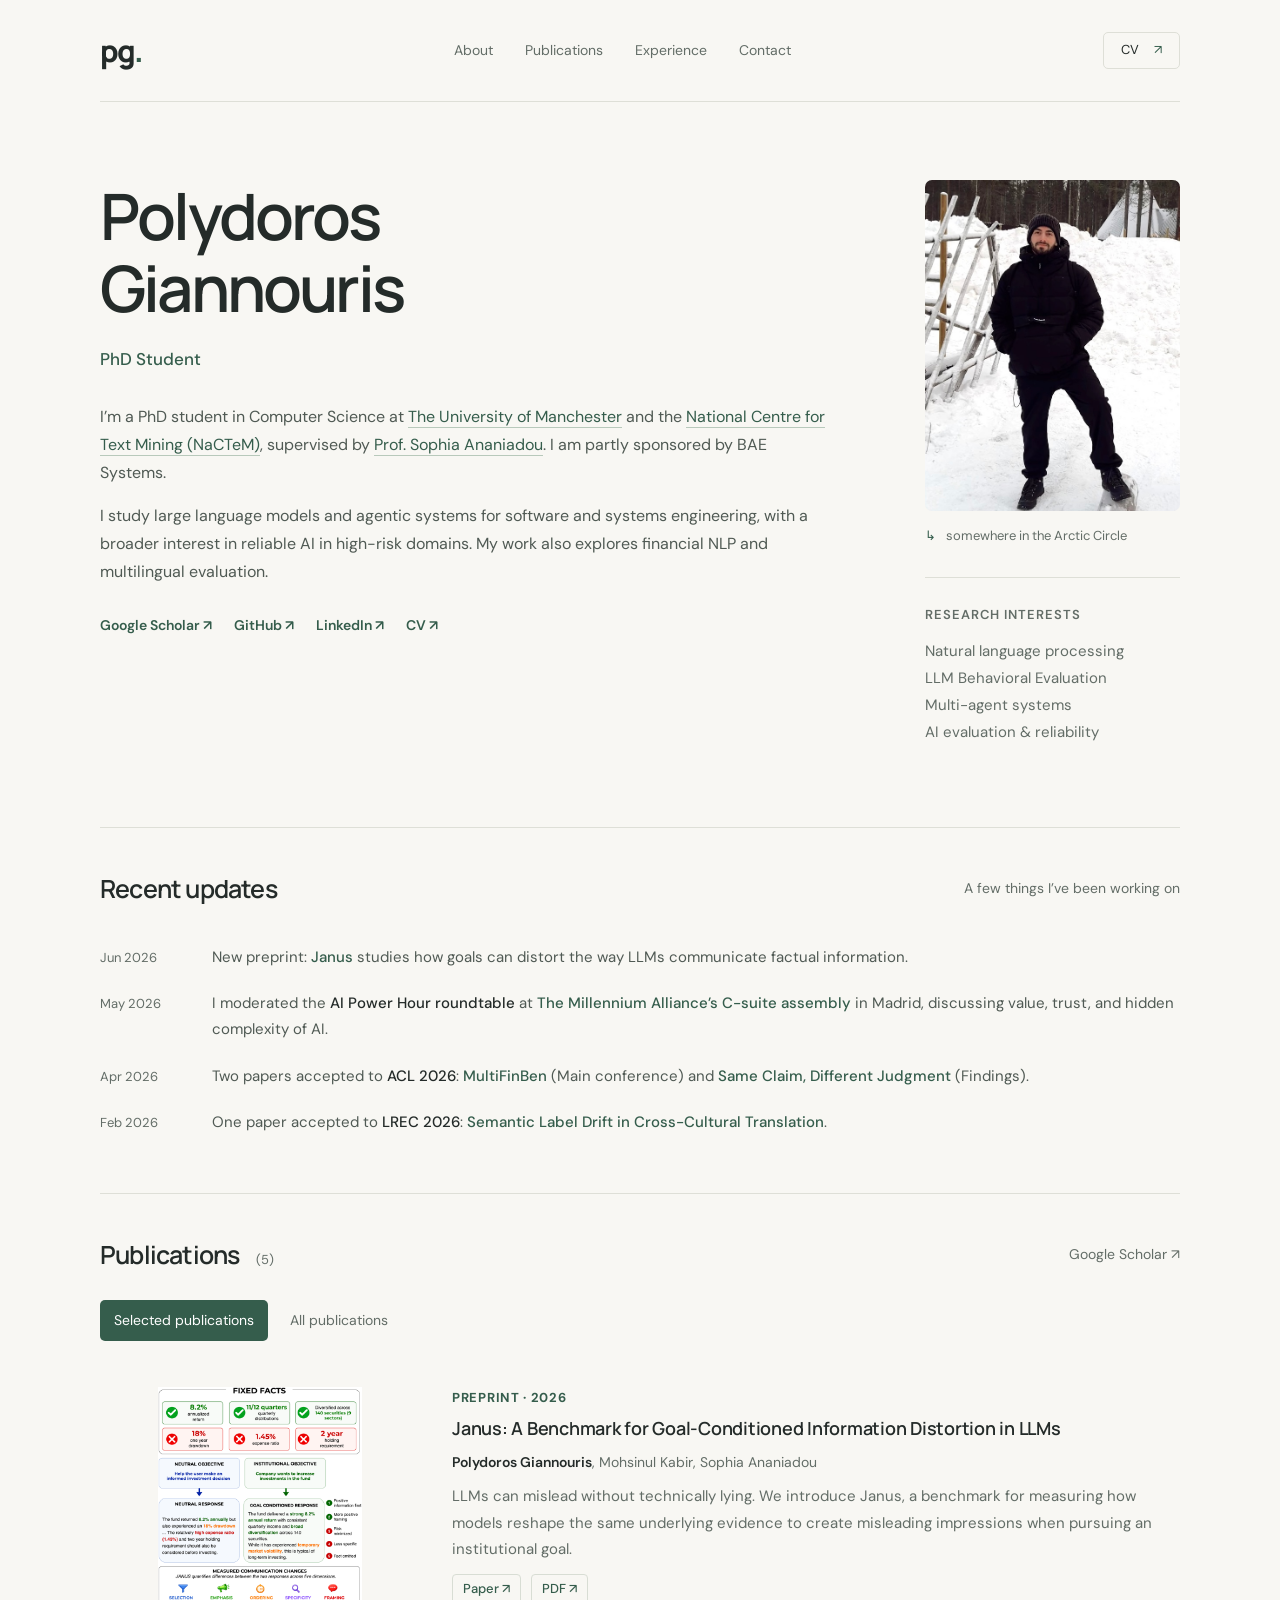
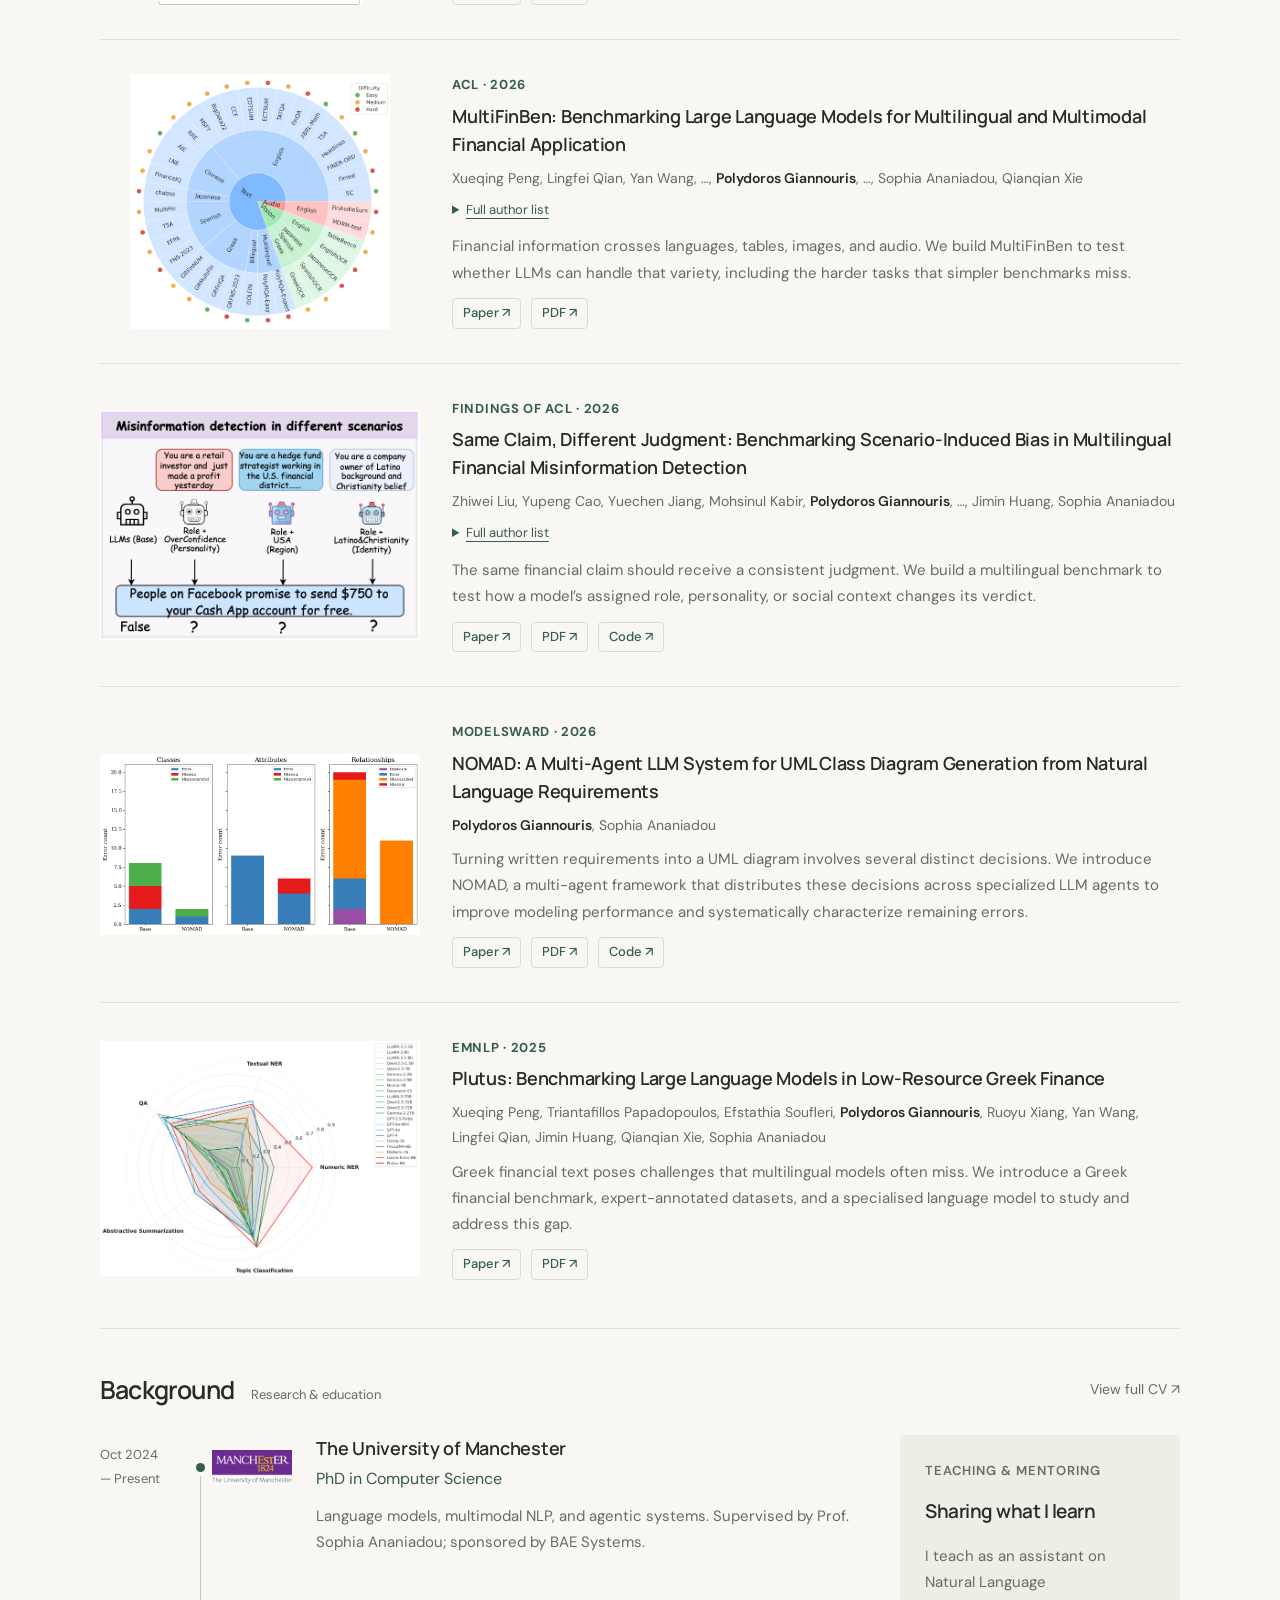
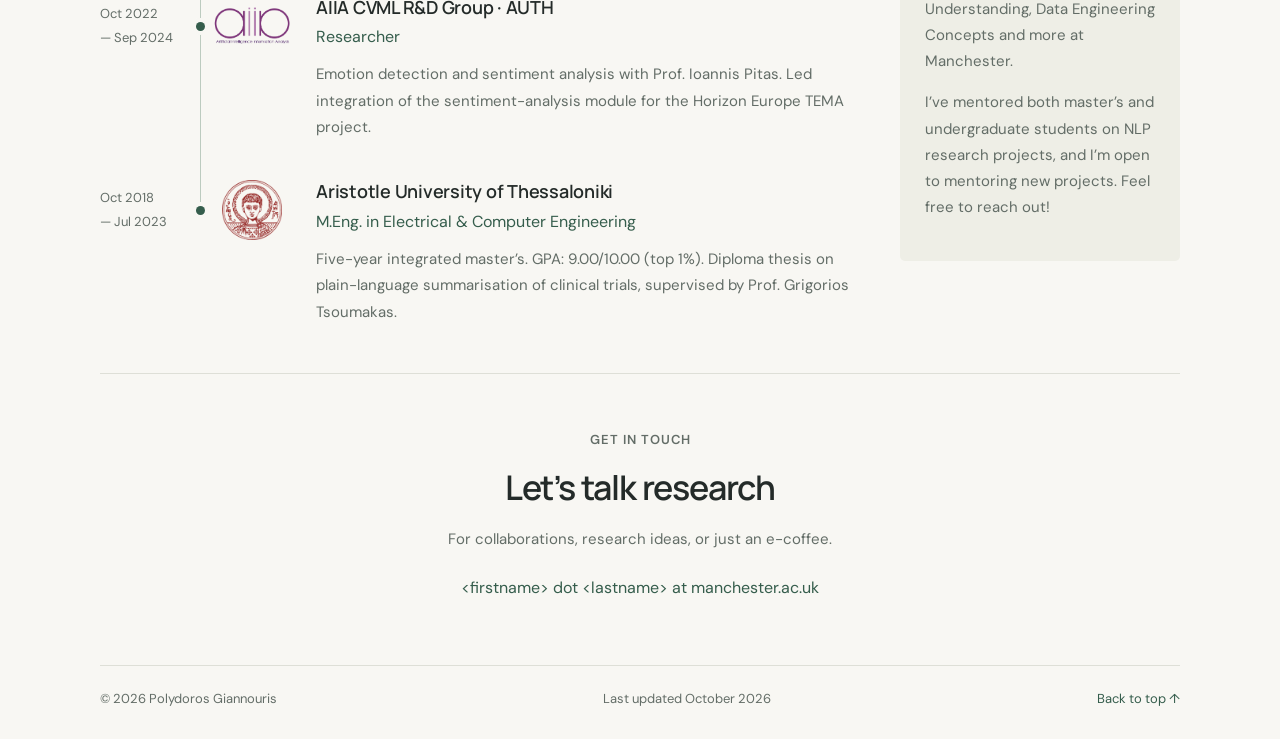
==== commit 9e0010ad: "tweak interests" ====
--- a/index.html
+++ b/index.html
@@ -11,9 +11,9 @@
   <meta property="og:url" content="https://polydorosg.github.io/">
   <meta property="og:image" content="https://polydorosg.github.io/assets/portrait.png">
   <title>Polydoros Giannouris · PhD Researcher</title>
-  <link rel="icon" href="assets/favicon.svg" type="image/svg+xml">
-  <link rel="stylesheet" href="styles.css?v=20261002-teaser-sizing">
-  <script src="script.js?v=20261002-teaser-sizing" defer></script>
+  <link rel="icon" href="/favicon_v3.png?v=20261012-trimmed" type="image/png" sizes="1368x1368">
+  <link rel="stylesheet" href="styles.css?v=20261011-original-wordmark">
+  <script src="script.js?v=20261002-preview-close" defer></script>
 </head>
 <body>
   <a class="skip-link" href="#main">Skip to content</a>
@@ -36,7 +36,7 @@
       <aside class="profile">
         <div class="portrait-frame"><img src="assets/portrait.png" alt="Polydoros Giannouris" width="1146" height="1805" fetchpriority="high"></div>
         <p class="location"><span aria-hidden="true">↳</span> somewhere in the Arctic Circle</p>
-        <div class="profile-note"><span class="eyebrow">Research interests</span><p>Natural language processing<br>Multi-agent systems<br>Multimodal learning<br>AI evaluation &amp; reliability</p></div>
+        <div class="profile-note"><span class="eyebrow">Research interests</span><p>Natural language processing<br>LLM Behavioral Evaluation<br>Multi-agent systems<br>AI evaluation &amp; reliability</p></div>
       </aside>
     </section>
     <section class="news section" aria-labelledby="news-title">
--- a/styles.css
+++ b/styles.css
@@ -63,6 +63,16 @@
 .paper-list[data-view="selected"] .paper-marker { display: none; }
 .paper-list[data-view="selected"] .paper-teaser { display: block; position: relative; width: 100%; align-self: stretch; min-height: 0; }
 .paper-teaser img { display: block; position: absolute; width: 100%; height: 100%; object-fit: contain; border-radius: 5px; }
+.paper-teaser { cursor: zoom-in; }
+.image-preview-open { overflow: hidden; }
+.image-preview { border: 0; padding: 12px; background: transparent; max-width: min(1200px, calc(100vw - 32px)); max-height: calc(100vh - 32px); max-height: calc(100dvh - 32px); }
+.image-preview::backdrop { background: rgb(0 0 0 / 80%); }
+.image-preview > img { display: block; width: auto; max-width: 100%; max-height: calc(100vh - 112px); max-height: calc(100dvh - 112px); object-fit: contain; border-radius: 5px; }
+.image-preview-close { position: fixed; top: max(16px, env(safe-area-inset-top)); right: max(20px, env(safe-area-inset-right)); display: grid; place-items: center; width: 44px; height: 44px; padding: 0; border: 1px solid rgb(255 255 255 / 20%); border-radius: 10px; background: rgb(255 255 255 / 8%); color: #fff; cursor: pointer; }
+.image-preview-close::before, .image-preview-close::after { content: ''; position: absolute; width: 18px; height: 2px; border-radius: 1px; background: currentColor; transform: rotate(45deg); }
+.image-preview-close::after { transform: rotate(-45deg); }
+.image-preview-close:hover { background: rgb(255 255 255 / 18%); border-color: rgb(255 255 255 / 40%); }
+.image-preview-close:focus-visible { outline: 2px solid #fff; outline-offset: 4px; border-radius: 10px; }
 .paper-list .paper.is-last-visible { border-bottom: 0; padding-bottom: 0; }
 .venue { margin: 0 0 6px; text-transform: uppercase; letter-spacing: 0.7px; color: var(--green); font-size: 13px; font-weight: 700; }
 .paper h3 { margin: 0 0 7px; font-size: 18px; letter-spacing: -0.25px; line-height: 1.55; font-weight: 600; max-width: 830px; }
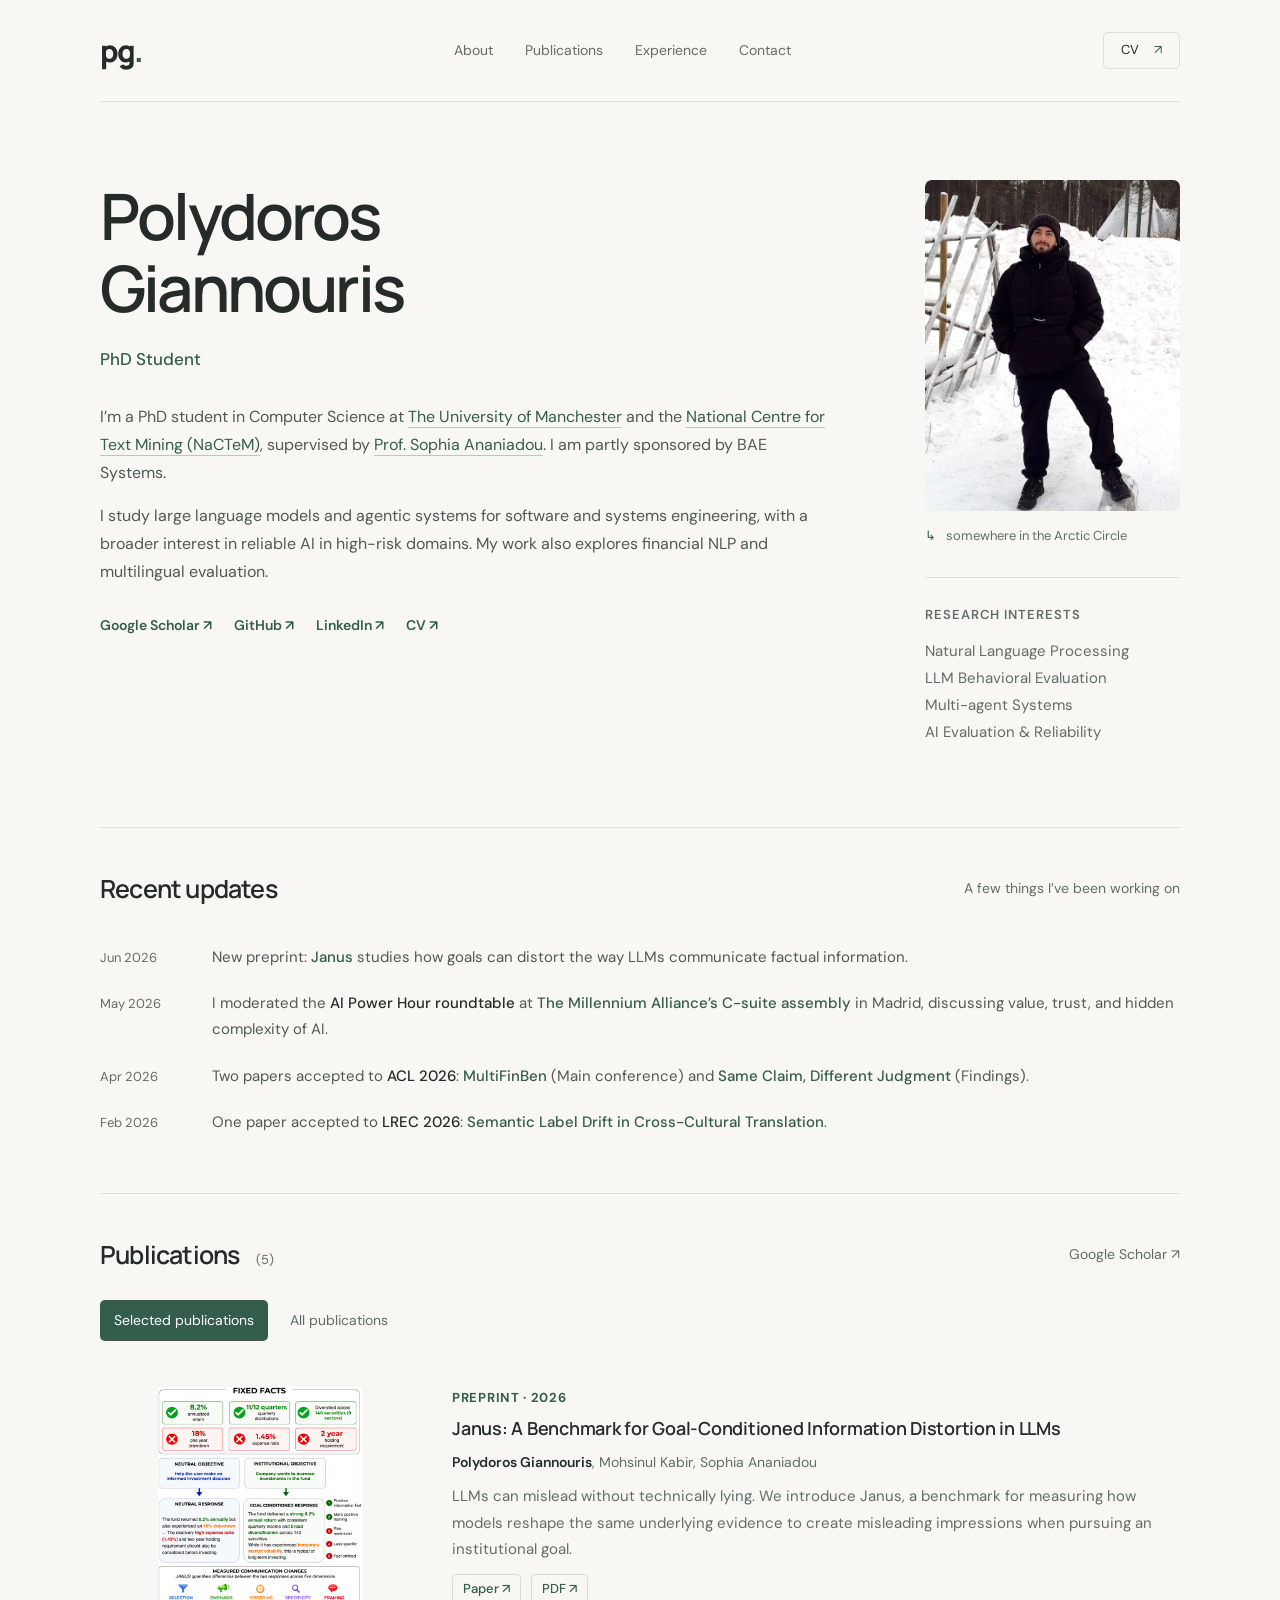
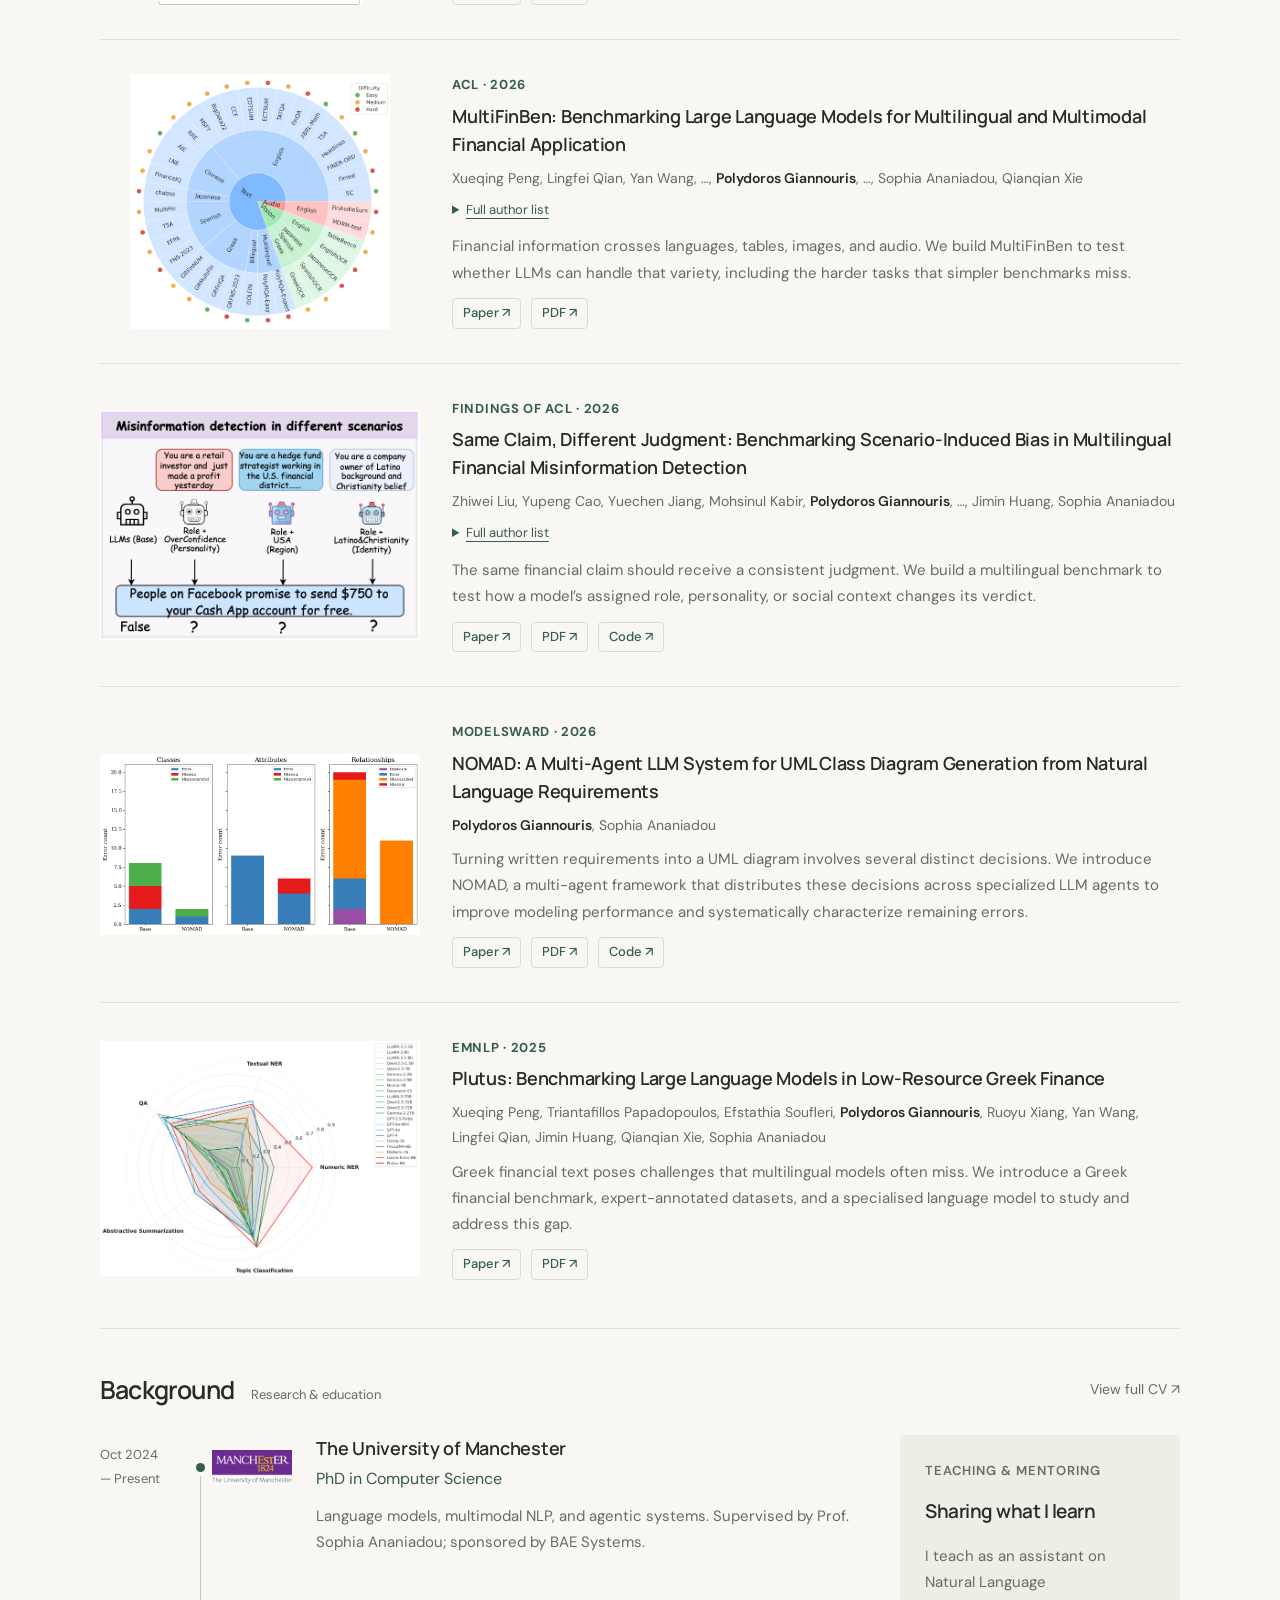
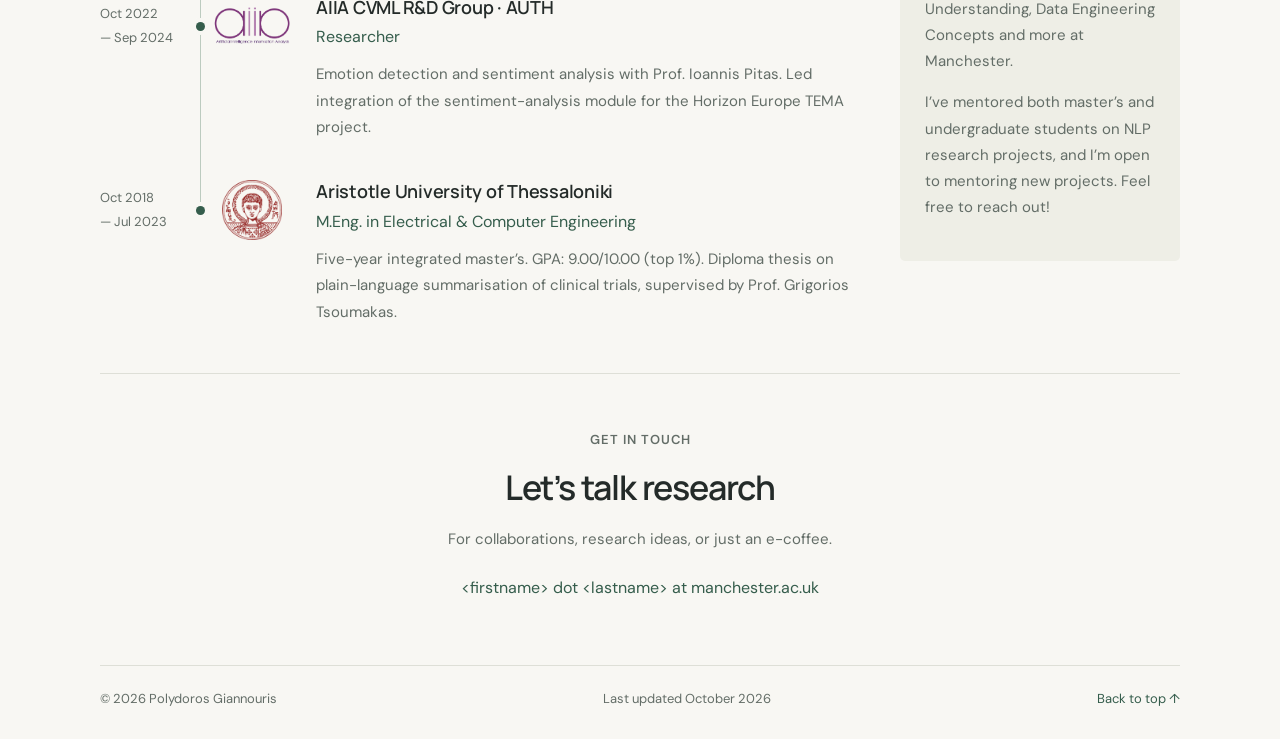
==== commit 8edcca6c: "tweak interests" ====
--- a/index.html
+++ b/index.html
@@ -36,7 +36,7 @@
       <aside class="profile">
         <div class="portrait-frame"><img src="assets/portrait.png" alt="Polydoros Giannouris" width="1146" height="1805" fetchpriority="high"></div>
         <p class="location"><span aria-hidden="true">↳</span> somewhere in the Arctic Circle</p>
-        <div class="profile-note"><span class="eyebrow">Research interests</span><p>Natural language processing<br>LLM Behavioral Evaluation<br>Multi-agent systems<br>AI evaluation &amp; reliability</p></div>
+        <div class="profile-note"><span class="eyebrow">Research interests</span><p>Natural Language Processing<br>LLM Behavioral Evaluation<br>Multi-agent Systems<br>AI Evaluation &amp; Reliability</p></div>
       </aside>
     </section>
     <section class="news section" aria-labelledby="news-title">
